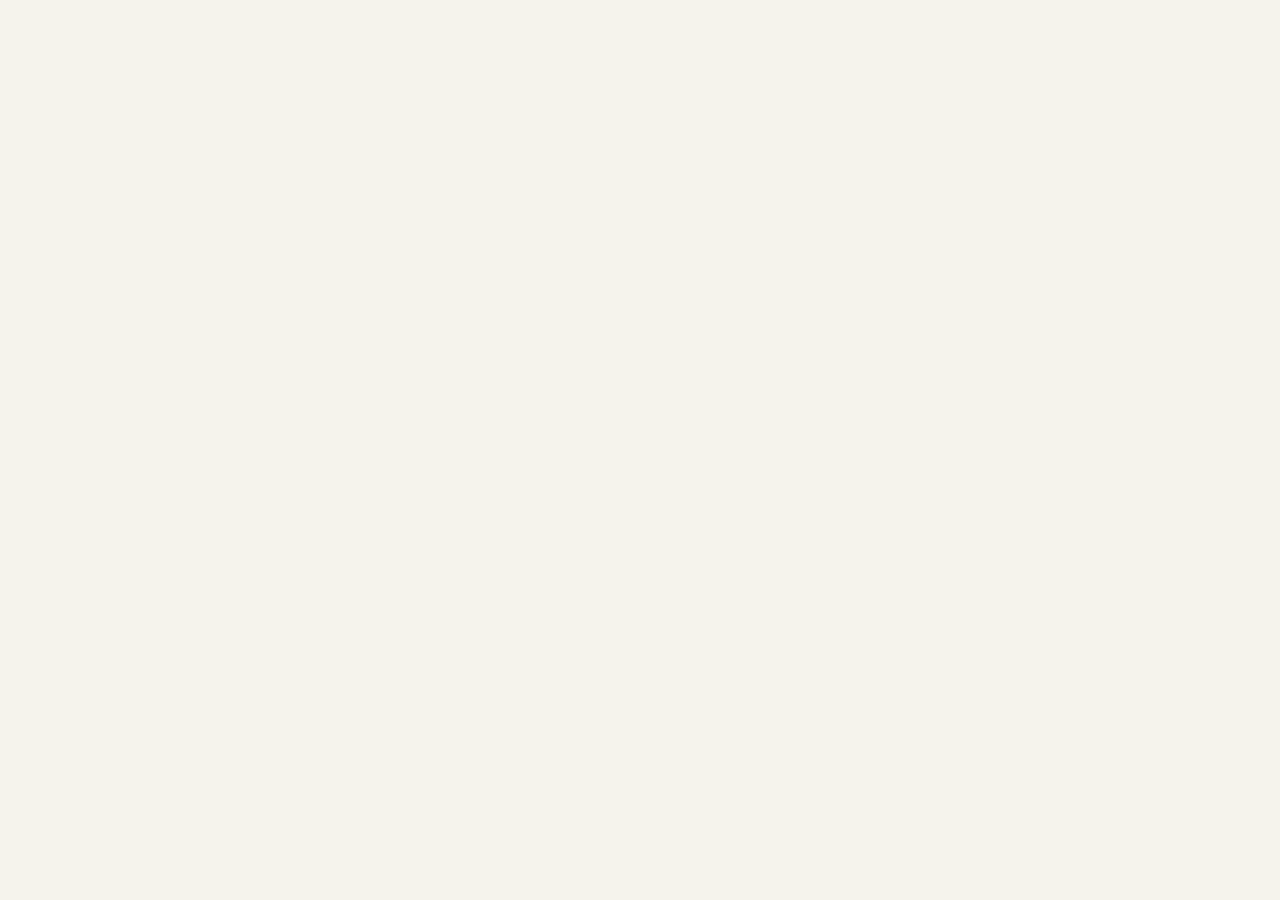
==== index.html @ 3b879a0c "Add files via upload" ====
<!doctype html>
<html lang="en">
<head>
<meta charset="utf-8">
<meta name="viewport" content="width=device-width, initial-scale=1">
<meta http-equiv="Content-Security-Policy" content="default-src 'self'; script-src 'self'; style-src 'self' 'unsafe-inline'; img-src 'self' data: blob:; font-src 'self'; connect-src 'self'; worker-src 'self' blob:; object-src 'none'; base-uri 'self'; form-action 'none'">
<meta name="referrer" content="no-referrer">
<title>Sluice — local-first text workbench</title>
<meta name="description" content="Sluice turns text chores into repeatable pipelines: split, clean, extract, convert and analyze text entirely in your browser.">
<meta name="theme-color" content="#1d2b2a">
<meta name="color-scheme" content="light dark">
<link rel="icon" href="icons/sluice.svg" type="image/svg+xml">
<link rel="mask-icon" href="icons/sluice.svg" color="#1d2b2a">
<link rel="manifest" href="manifest.webmanifest">
<link rel="stylesheet" href="styles/tokens.css">
<link rel="stylesheet" href="styles/base.css">
<link rel="stylesheet" href="styles/layout.css">
<link rel="stylesheet" href="styles/components.css">
<link rel="stylesheet" href="styles/viewer.css">
</head>
<body>
<div id="app"><noscript>Sluice needs JavaScript enabled.</noscript></div>
<script type="module" src="src/main.js"></script>
</body>
</html>
---- styles/tokens.css ----
:root {
  --c-canvas: oklch(96.4% 0.010 92);
  --c-surface: oklch(99.4% 0.004 92);
  --c-sunken: oklch(94.6% 0.012 92);
  --c-rule: oklch(90.5% 0.012 92);
  --c-rule-firm: oklch(82.0% 0.015 92);

  --c-ink: oklch(26.0% 0.021 188);
  --c-ink-2: oklch(46.0% 0.018 180);
  --c-ink-3: oklch(62.0% 0.014 160);

  --c-brand: #1d2b2a;
  --c-brand-gold: #e0ad3c;
  --c-verdigris: oklch(56.0% 0.085 187);
  --c-verdigris-wash: oklch(94.0% 0.030 187);
  --c-on-accent: #ffffff;
  --c-madder: oklch(55.0% 0.120 32);
  --c-madder-wash: oklch(94.5% 0.030 32);
  --c-iris: oklch(54.0% 0.060 305);
  --c-iris-wash: oklch(94.5% 0.022 305);
  --c-lichen: oklch(57.0% 0.090 150);
  --c-ochre: oklch(74.0% 0.120 80);
  --c-ochre-wash: oklch(92.0% 0.075 88);

  --f-display: 'Fraunces', 'Iowan Old Style', Georgia, serif;
  --f-ui: 'Inter Tight', system-ui, -apple-system, 'Segoe UI', sans-serif;
  --f-mono: 'Iosevka Web', 'Iosevka', ui-monospace, 'SF Mono', Menlo, monospace;
  --fs-0: 11.5px;
  --fs-1: 13px;
  --fs-2: 14px;
  --fs-3: 16px;
  --fs-5: 22px;
  --fs-6: 30px;
  --lh-tight: 1.25;
  --lh-body: 1.5;
  --lh-code: 1.55;

  --r-sm: 8px;
  --r: 10px;
  --r-lg: 16px;
  --r-xl: 22px;
  --r-pill: 999px;
  --sp-1: 4px;
  --sp-2: 8px;
  --sp-3: 12px;
  --sp-4: 16px;
  --sp-5: 24px;
  --sp-6: 32px;
  --gap: 10px;
  --hair: 1px solid var(--c-rule);
  --sh-1: 0 1px 2px oklch(30% 0.02 190 / .06), 0 1px 1px oklch(30% 0.02 190 / .04);
  --sh-2: 0 2px 6px oklch(30% 0.02 190 / .06), 0 8px 24px oklch(30% 0.02 190 / .07);
  --sh-3: 0 12px 32px oklch(25% 0.02 190 / .14), 0 4px 10px oklch(25% 0.02 190 / .08);
  --t-fast: 140ms cubic-bezier(.2,.7,.2,1);
  --t-pop: 220ms cubic-bezier(.2,.9,.25,1.15);
  --focus: 0 0 0 3px color-mix(in oklch, var(--c-verdigris) 35%, transparent);
  --chev: url("data:image/svg+xml,%3Csvg xmlns='http://www.w3.org/2000/svg' viewBox='0 0 12 12'%3E%3Cpath d='M3 4.5l3 3 3-3' fill='none' stroke='%23778' stroke-width='1.6' stroke-linecap='round' stroke-linejoin='round'/%3E%3C/svg%3E");
}

[data-theme="dim"] {
  --c-canvas: oklch(18.5% 0.012 200);
  --c-surface: oklch(23.0% 0.014 200);
  --c-sunken: oklch(20.5% 0.013 200);
  --c-rule: oklch(30.0% 0.014 200);
  --c-rule-firm: oklch(38.0% 0.016 200);
  --c-ink: oklch(93.0% 0.010 92);
  --c-ink-2: oklch(75.0% 0.012 150);
  --c-ink-3: oklch(58.0% 0.012 180);
  --c-verdigris: oklch(74.0% 0.095 187);
  --c-verdigris-wash: oklch(31.0% 0.045 187);
  --c-on-accent: oklch(18% 0.02 190);
  --c-madder: oklch(70.0% 0.120 32);
  --c-madder-wash: oklch(30.0% 0.060 32);
  --c-iris-wash: oklch(30.0% 0.040 305);
  --c-ochre: oklch(80.0% 0.120 85);
  --c-ochre-wash: oklch(36.0% 0.070 88);
  --sh-1: 0 1px 2px oklch(0% 0 0 / .3);
  --sh-2: 0 2px 6px oklch(0% 0 0 / .25), 0 8px 24px oklch(0% 0 0 / .3);
  --sh-3: 0 16px 40px oklch(0% 0 0 / .5), 0 4px 10px oklch(0% 0 0 / .3);
}
---- styles/base.css ----
*, *::before, *::after { box-sizing: border-box; }

html, body { height: 100%; }

body {
  margin: 0;
  background: var(--c-canvas);
  color: var(--c-ink);
  font-family: var(--f-ui);
  font-size: var(--fs-2);
  line-height: var(--lh-body);
  -webkit-font-smoothing: antialiased;
  transition: background-color var(--t-fast), color var(--t-fast);
}

h1, h2, h3 {
  font-family: var(--f-display);
  font-weight: 600;
  line-height: var(--lh-tight);
  margin: 0;
  letter-spacing: -.01em;
}

code, pre, .mono { font-family: var(--f-mono); }

button, input, select, textarea { font: inherit; color: inherit; }
button { cursor: pointer; background: none; border: none; }
input, select, textarea { accent-color: var(--c-verdigris); }

:focus-visible { outline: none; box-shadow: var(--focus); }

::selection { background: var(--c-ochre-wash); }

a { color: var(--c-verdigris); }

.hidden { display: none !important; }

ul, ol { margin: 0; padding: 0; list-style: none; }

* { scrollbar-width: thin; scrollbar-color: var(--c-rule-firm) transparent; }
::-webkit-scrollbar { width: 10px; height: 10px; }
::-webkit-scrollbar-track { background: transparent; }
::-webkit-scrollbar-thumb { background: var(--c-rule-firm); border-radius: var(--r-pill); border: 3px solid transparent; background-clip: padding-box; }
::-webkit-scrollbar-thumb:hover { background-color: var(--c-ink-3); }

@media (prefers-reduced-motion: reduce) {
  *, *::before, *::after { animation: none !important; transition: none !important; }
}
---- styles/layout.css ----
#app { height: 100vh; height: 100dvh; display: flex; flex-direction: column; padding: var(--gap); gap: var(--gap); }
.app-header .mobile-pane-button { display: none; }

.brand { display: inline-flex; align-items: center; gap: var(--sp-2); color: var(--c-ink); text-decoration: none; font-family: var(--f-display); font-size: 17px; font-weight: 650; letter-spacing: -.015em; padding: 2px 10px 2px 2px; border-radius: var(--r-pill); transition: background var(--t-fast); }
.brand:hover { background: var(--c-sunken); }
.brand img { display: block; border-radius: 8px; box-shadow: var(--sh-1); }

.app-header {
  height: 52px;
  flex: none;
  display: flex;
  align-items: center;
  gap: var(--sp-1);
  padding: 0 var(--sp-2);
  background: var(--c-surface);
  border: var(--hair);
  border-radius: var(--r-lg);
  box-shadow: var(--sh-1);
}
.app-header #wf-name {
  font-size: var(--fs-1);
  padding: 3px 10px;
  border-radius: var(--r-pill);
  background: var(--c-sunken);
  max-width: 28ch;
  overflow: hidden;
  text-overflow: ellipsis;
  white-space: nowrap;
}
.app-header #theme-toggle { margin-left: var(--sp-1); }

.app-body {
  flex: 1;
  display: grid;
  grid-template-columns: var(--pipeline-w, 240px) var(--gap) 1fr var(--gap) var(--inspector-w, 310px);
  min-height: 0;
}

.pane {
  min-width: 0;
  min-height: 0;
  overflow: auto;
  background: var(--c-surface);
  border: var(--hair);
  border-radius: var(--r-lg);
  box-shadow: var(--sh-1);
}
.pane-inspector { padding: var(--sp-2) var(--sp-4); }
.pane-canvas { display: flex; flex-direction: column; overflow: hidden; }

.resizer { cursor: col-resize; background: transparent; position: relative; }
.resizer::after { content: ''; position: absolute; top: 50%; left: 50%; width: 4px; height: 36px; transform: translate(-50%, -50%); border-radius: var(--r-pill); background: var(--c-rule-firm); opacity: 0; transition: opacity var(--t-fast), height var(--t-fast); }
.resizer:hover::after, .resizer.active::after { opacity: 1; height: 64px; }

.status-strip {
  height: 32px;
  flex: none;
  display: flex;
  align-items: center;
  gap: var(--sp-4);
  padding: 0 var(--sp-4);
  background: var(--c-surface);
  border: var(--hair);
  border-radius: var(--r-pill);
  font-family: var(--f-mono);
  font-size: var(--fs-0);
  color: var(--c-ink-2);
  white-space: nowrap;
  overflow: hidden;
}

@media (max-width: 1100px) {
  .app-body { grid-template-columns: 60px var(--gap) 1fr var(--gap) var(--inspector-w, 300px); }
  .pane-pipeline .step-name, .pane-pipeline .step-add span, .pane-pipeline .step-card .btn { display: none; }
  .pane-pipeline .step-card { justify-content: center; }
}

@media (max-width: 820px) {
  #app { padding: 6px; gap: 6px; }
  .app-header { overflow-x: auto; white-space: nowrap; height: 52px; scrollbar-width: none; -webkit-mask-image: linear-gradient(90deg, #000 88%, transparent); mask-image: linear-gradient(90deg, #000 88%, transparent); padding-right: 40px; }
  .app-header > * { flex-shrink: 0; }
  .app-header #wf-name, .app-header > span[style*="flex:1"] { display: none; }
  .app-header .mobile-pane-button { display: inline-flex; }
  .app-header .header-sep { display: none; }
  .app-body { grid-template-columns: minmax(0, 1fr); position: relative; }
  .app-body > .resizer { display: none; }
  .pane-pipeline, .pane-inspector { display: none; position: absolute; inset: 0; z-index: 12; overflow: auto; box-shadow: var(--sh-3); }
  .app-body.show-pipeline .pane-pipeline, .app-body.show-inspector .pane-inspector { display: block; animation: pane-in var(--t-pop); }
  .pane-pipeline .step-name, .pane-pipeline .step-add span { display: inline; }
  .pane-pipeline .step-card .btn { display: inline-flex; }
  .pane-pipeline .step-card { justify-content: flex-start; }
  .picker { max-width: calc(100vw - 16px); }
  .status-strip { padding: 0 var(--sp-3); }
}

@keyframes pane-in { from { opacity: 0; transform: translateY(8px) scale(.99); } to { opacity: 1; transform: none; } }
---- styles/components.css ----
.btn {
  display: inline-flex;
  align-items: center;
  justify-content: center;
  gap: 6px;
  height: 32px;
  border: var(--hair);
  background: var(--c-surface);
  color: var(--c-ink);
  padding: 0 14px;
  border-radius: var(--r-pill);
  font-size: var(--fs-1);
  font-weight: 500;
  white-space: nowrap;
  transition: background var(--t-fast), border-color var(--t-fast), color var(--t-fast), transform var(--t-fast), box-shadow var(--t-fast);
}
.btn:hover { border-color: var(--c-rule-firm); background: var(--c-sunken); }
.btn:active { transform: scale(.97); }
.btn-primary {
  background: var(--c-verdigris);
  border-color: transparent;
  color: var(--c-on-accent);
  font-weight: 600;
  padding: 0 18px;
  box-shadow: 0 1px 0 oklch(100% 0 0 / .25) inset, 0 4px 12px color-mix(in oklch, var(--c-verdigris) 35%, transparent);
}
.btn-primary:hover { background: color-mix(in oklch, var(--c-verdigris) 88%, var(--c-ink)); border-color: transparent; }
.btn-ghost { border-color: transparent; background: transparent; color: var(--c-ink-2); }
.btn-ghost:hover { background: var(--c-sunken); border-color: transparent; color: var(--c-ink); }
.btn-ghost[aria-expanded="true"] { background: var(--c-verdigris-wash); color: var(--c-verdigris); }
.btn-icon { width: 32px; padding: 0; flex: none; }
.step-card .btn-icon, .pairs-row .btn-icon { width: 26px; height: 26px; font-size: 12px; }

.field { display: flex; flex-direction: column; gap: 6px; padding: var(--sp-2) 0; }
.field label {
  font-size: var(--fs-0);
  font-weight: 600;
  color: var(--c-ink-2);
  text-transform: uppercase;
  letter-spacing: .06em;
}
.field input:not([type="checkbox"]), .field select, .pairs-row input, .match-toolbar input[type="text"] {
  height: 36px;
  border: var(--hair);
  background: var(--c-canvas);
  border-radius: var(--r);
  padding: 0 var(--sp-3);
  font-size: var(--fs-2);
  transition: border-color var(--t-fast), box-shadow var(--t-fast), background var(--t-fast);
}
.field select, .picker-select {
  appearance: none;
  -webkit-appearance: none;
  padding-right: 34px;
  background-image: var(--chev);
  background-repeat: no-repeat;
  background-position: right 12px center;
  background-size: 12px;
  cursor: pointer;
}
.field input:hover, .field select:hover, .pairs-row input:hover, .field .code-input:hover, .match-toolbar input[type="text"]:hover { border-color: var(--c-rule-firm); }
.field input:focus, .field select:focus, .pairs-row input:focus, .field .code-input:focus, .match-toolbar input[type="text"]:focus {
  outline: none;
  border-color: var(--c-verdigris);
  background: var(--c-surface);
  box-shadow: var(--focus);
}
.field input[type="checkbox"] {
  appearance: none;
  -webkit-appearance: none;
  width: 38px;
  height: 22px;
  align-self: flex-start;
  border-radius: var(--r-pill);
  background: var(--c-rule-firm);
  position: relative;
  cursor: pointer;
  margin: 0;
  transition: background var(--t-fast);
}
.field input[type="checkbox"]::after {
  content: '';
  position: absolute;
  top: 3px;
  left: 3px;
  width: 16px;
  height: 16px;
  border-radius: 50%;
  background: #fff;
  box-shadow: var(--sh-1);
  transition: transform var(--t-pop);
}
.field input[type="checkbox"]:checked { background: var(--c-verdigris); }
.field input[type="checkbox"]:checked::after { transform: translateX(16px); }
.field .code-input {
  border: var(--hair);
  background: var(--c-canvas);
  border-radius: var(--r);
  padding: var(--sp-2) var(--sp-3);
  font-family: var(--f-mono);
  font-size: var(--fs-1);
  line-height: var(--lh-code);
  resize: vertical;
  transition: border-color var(--t-fast), box-shadow var(--t-fast);
}
.field-help { font-size: var(--fs-0); color: var(--c-ink-3); line-height: 1.45; }
.field-error { font-size: var(--fs-0); color: var(--c-madder); font-weight: 500; }
.field.has-error input, .field.has-error select { border-color: var(--c-madder); background: var(--c-madder-wash); }

.token-hints { display: flex; flex-wrap: wrap; gap: 6px; }
.chip {
  border: var(--hair);
  background: var(--c-sunken);
  border-radius: var(--r-pill);
  padding: 2px 10px;
  font-size: var(--fs-0);
  font-family: var(--f-mono);
  color: var(--c-ink-2);
  transition: all var(--t-fast);
}
.chip:hover { border-color: var(--c-verdigris); color: var(--c-verdigris); background: var(--c-verdigris-wash); }

.pairs-editor { display: flex; flex-direction: column; gap: 6px; }
.pairs-row { display: flex; gap: 6px; align-items: center; }
.pairs-row input { flex: 1; min-width: 0; font-family: var(--f-mono); font-size: var(--fs-1); height: 34px; }
.pairs-add { align-self: flex-start; color: var(--c-verdigris); }

.modal-backdrop {
  position: fixed;
  inset: 0;
  background: color-mix(in oklch, var(--c-brand) 40%, transparent);
  backdrop-filter: blur(6px);
  -webkit-backdrop-filter: blur(6px);
  display: flex;
  align-items: center;
  justify-content: center;
  z-index: 50;
  padding: var(--sp-4);
  animation: fade-in var(--t-fast);
}
.modal-dialog {
  background: var(--c-surface);
  border: var(--hair);
  border-radius: var(--r-xl);
  box-shadow: var(--sh-3);
  width: min(540px, 100%);
  max-height: 82vh;
  display: flex;
  flex-direction: column;
  overflow: hidden;
  animation: pop-in var(--t-pop);
}
.modal-sm { width: min(420px, 100%); }
.modal-lg { width: min(720px, 100%); }
.modal-header {
  display: flex;
  align-items: flex-start;
  justify-content: space-between;
  gap: var(--sp-3);
  padding: var(--sp-5) var(--sp-4) var(--sp-3) var(--sp-5);
  flex: none;
}
.modal-heading { min-width: 0; padding-top: 2px; }
.modal-header h3 { font-size: 20px; }
.modal-subtitle { margin: 4px 0 0; font-size: var(--fs-1); color: var(--c-ink-3); }
.modal-close { margin-top: -2px; color: var(--c-ink-3); }
.modal-body { padding: var(--sp-1) var(--sp-5) var(--sp-5); overflow: auto; display: flex; flex-direction: column; gap: var(--sp-2); }
.modal-body > div > .btn-primary:last-child { align-self: flex-end; margin-top: var(--sp-2); }
.modal-footer {
  display: flex;
  justify-content: flex-end;
  gap: var(--sp-2);
  padding: var(--sp-3) var(--sp-5);
  border-top: var(--hair);
  background: var(--c-sunken);
  flex: none;
}
.modal-message { margin: 0; color: var(--c-ink-2); font-size: var(--fs-2); line-height: 1.55; }
.modal-backdrop.closing { animation: fade-out 160ms forwards; }
.modal-backdrop.closing .modal-dialog { animation: pop-out 160ms forwards; }
body.modal-open { overflow: hidden; }

.btn-soft { background: var(--c-verdigris-wash); color: var(--c-verdigris); border-color: transparent; font-weight: 600; height: 30px; padding: 0 14px; }
.btn-soft:hover { background: var(--c-verdigris); color: var(--c-on-accent); border-color: transparent; }
.btn-danger { background: var(--c-madder); color: #fff; border-color: transparent; font-weight: 600; padding: 0 18px; box-shadow: 0 4px 12px color-mix(in oklch, var(--c-madder) 30%, transparent); }
.btn-danger:hover { background: color-mix(in oklch, var(--c-madder) 85%, var(--c-ink)); border-color: transparent; }
.btn-icon-danger:hover { background: var(--c-madder-wash); color: var(--c-madder); }

.dialog-list { display: flex; flex-direction: column; gap: 6px; }
.list-row {
  display: flex;
  align-items: center;
  gap: var(--sp-3);
  padding: 10px 10px 10px 12px;
  border: var(--hair);
  border-radius: var(--r-lg);
  background: var(--c-surface);
  transition: border-color var(--t-fast), box-shadow var(--t-fast), transform var(--t-fast);
}
.list-row:hover { border-color: var(--c-rule-firm); box-shadow: var(--sh-2); }
.list-row.is-current { border-color: color-mix(in oklch, var(--c-verdigris) 45%, transparent); background: color-mix(in oklch, var(--c-verdigris-wash) 55%, var(--c-surface)); }
.list-avatar {
  flex: none;
  width: 38px;
  height: 38px;
  border-radius: 12px;
  display: grid;
  place-items: center;
  font-family: var(--f-display);
  font-weight: 650;
  font-size: 17px;
  color: var(--c-verdigris);
  background: var(--c-verdigris-wash);
}
.list-avatar-time { width: 56px; font-family: var(--f-mono); font-size: var(--fs-0); font-weight: 600; color: var(--c-ink-2); background: var(--c-sunken); }
.list-main { flex: 1; min-width: 0; display: flex; flex-direction: column; gap: 1px; }
.list-title { font-weight: 600; font-size: var(--fs-2); overflow: hidden; text-overflow: ellipsis; white-space: nowrap; }
.list-meta { font-size: var(--fs-0); color: var(--c-ink-3); overflow: hidden; text-overflow: ellipsis; white-space: nowrap; }
.list-actions { display: flex; align-items: center; gap: 2px; flex: none; }
.list-actions .btn-icon { width: 30px; height: 30px; opacity: 0; transition: opacity var(--t-fast), background var(--t-fast), color var(--t-fast); }
.list-row:hover .list-actions .btn-icon, .list-row:focus-within .list-actions .btn-icon { opacity: 1; }
@media (hover: none) { .list-actions .btn-icon { opacity: 1; } }
.list-actions .btn-soft { margin-left: 4px; }

.empty-state {
  display: flex;
  flex-direction: column;
  align-items: center;
  gap: 4px;
  text-align: center;
  padding: var(--sp-6) var(--sp-4);
  border: 1.5px dashed var(--c-rule);
  border-radius: var(--r-lg);
  color: var(--c-ink-3);
  font-size: var(--fs-1);
}
.empty-state strong { color: var(--c-ink); font-size: var(--fs-2); font-weight: 600; }
.empty-state code { font-family: var(--f-mono); background: var(--c-sunken); padding: 1px 6px; border-radius: 6px; color: var(--c-ink-2); }

.params-head, .params-row { display: grid; grid-template-columns: 1fr 1.2fr 110px 1fr 30px; gap: 6px; align-items: center; }
.params-head { padding: 0 2px 2px; font-size: 10.5px; font-weight: 700; text-transform: uppercase; letter-spacing: .08em; color: var(--c-ink-3); }
.params-list { display: flex; flex-direction: column; gap: 6px; }
.params-row select { height: 34px; border: var(--hair); background-color: var(--c-canvas); border-radius: var(--r); padding-left: var(--sp-3); font-size: var(--fs-1); width: 100%; min-width: 0; }
.params-row select:focus { outline: none; border-color: var(--c-verdigris); box-shadow: var(--focus); }
.modal-body .step-add { margin-top: var(--sp-1); }
@media (max-width: 620px) {
  .params-head { display: none; }
  .params-row { grid-template-columns: 1fr 1fr; padding: 10px; border: var(--hair); border-radius: var(--r-lg); }
  .params-row .btn-icon { grid-column: 2; justify-self: end; }
}

.step-list { padding: var(--sp-2); display: flex; flex-direction: column; gap: 4px; }
.step-card {
  display: flex;
  align-items: center;
  gap: var(--sp-2);
  min-height: 42px;
  padding: 6px 6px 6px var(--sp-2);
  border-radius: var(--r);
  border: 1px solid transparent;
  cursor: grab;
  position: relative;
  transition: background var(--t-fast), border-color var(--t-fast), box-shadow var(--t-fast), transform var(--t-fast);
}
.step-card .btn-icon { opacity: 0; transition: opacity var(--t-fast); }
.step-card:hover .btn-icon, .step-card.selected .btn-icon, .step-card:focus-within .btn-icon, .modal-body .step-card .btn-icon { opacity: 1; }
@media (hover: none) { .step-card .btn-icon { opacity: 1; } }
.step-card:hover { background: var(--c-sunken); }
.step-card.selected { background: var(--c-verdigris-wash); border-color: color-mix(in oklch, var(--c-verdigris) 35%, transparent); }
.step-card.selected .step-num { background: var(--c-verdigris); border-color: transparent; color: var(--c-on-accent); }
.step-card.dragging { opacity: .6; box-shadow: var(--sh-2); background: var(--c-surface); cursor: grabbing; }
.step-card.disabled { opacity: .5; }
.step-card.disabled .step-num { border-style: dashed; }
.step-card.has-error { background: var(--c-madder-wash); border-color: color-mix(in oklch, var(--c-madder) 40%, transparent); }
.step-card.has-error .step-num { background: var(--c-madder); color: #fff; border-color: transparent; }
.step-num {
  font-family: var(--f-mono);
  font-size: var(--fs-0);
  font-weight: 600;
  color: var(--c-ink-2);
  background: var(--c-surface);
  border: 1px solid var(--c-rule);
  border-radius: var(--r-sm);
  width: 28px;
  height: 24px;
  display: inline-grid;
  place-items: center;
  flex: none;
  transition: all var(--t-fast);
}
.step-name { flex: 1; font-size: var(--fs-1); font-weight: 500; overflow: hidden; text-overflow: ellipsis; white-space: nowrap; }
.cost-badge { flex: none; font-size: var(--fs-0); color: var(--c-madder); background: var(--c-madder-wash); border-radius: var(--r-pill); padding: 0 6px; }
.step-add {
  width: 100%;
  display: flex;
  align-items: center;
  justify-content: center;
  gap: 6px;
  height: 40px;
  padding: 0 var(--sp-3);
  border: 1.5px dashed var(--c-rule-firm);
  border-radius: var(--r);
  background: transparent;
  color: var(--c-ink-2);
  font-weight: 500;
  font-size: var(--fs-1);
  margin-top: var(--sp-2);
  transition: all var(--t-fast);
}
.step-add:hover { border-color: var(--c-verdigris); color: var(--c-verdigris); background: var(--c-verdigris-wash); }

.picker {
  position: absolute;
  z-index: 20;
  background: var(--c-surface);
  border: var(--hair);
  border-radius: var(--r-lg);
  box-shadow: var(--sh-3);
  max-height: 360px;
  overflow: auto;
  min-width: 250px;
  padding: 6px;
  animation: pop-in var(--t-pop);
  transform-origin: top left;
}
.picker-group {
  padding: 10px 10px 4px;
  font-size: 10.5px;
  font-weight: 700;
  color: var(--c-ink-3);
  text-transform: uppercase;
  letter-spacing: .08em;
}
.picker-group:first-child { padding-top: 4px; }
.picker-item {
  padding: 7px 10px;
  font-size: var(--fs-1);
  cursor: pointer;
  border-radius: var(--r-sm);
  transition: background var(--t-fast), color var(--t-fast);
}
.picker-item:hover, .picker-item:focus-visible { background: var(--c-verdigris-wash); color: var(--c-verdigris); box-shadow: none; }

.picker { display: flex; flex-direction: column; overflow: hidden; width: 280px; max-width: calc(100vw - 16px); }
.picker-search {
  flex: none;
  height: 36px;
  margin: 0 0 6px;
  padding: 0 12px 0 34px;
  border: var(--hair);
  border-radius: var(--r);
  background: var(--c-canvas) url("data:image/svg+xml,%3Csvg xmlns='http://www.w3.org/2000/svg' viewBox='0 0 16 16'%3E%3Ccircle cx='7' cy='7' r='4.5' fill='none' stroke='%23889' stroke-width='1.6'/%3E%3Cpath d='M10.5 10.5L14 14' stroke='%23889' stroke-width='1.6' stroke-linecap='round'/%3E%3C/svg%3E") no-repeat 12px center / 14px;
  font-size: var(--fs-1);
  outline: none;
}
.picker-search:focus { border-color: var(--c-verdigris); box-shadow: var(--focus); background-color: var(--c-surface); }
.picker-search::-webkit-search-cancel-button { display: none; }
.picker-list { overflow: auto; min-height: 0; flex: 1; }
.picker-item { display: block; width: 100%; text-align: left; border: 0; background: transparent; color: var(--c-ink); }
.picker-item.active { background: var(--c-verdigris-wash); color: var(--c-verdigris); }
.picker-item[aria-selected="true"] { font-weight: 600; }
.picker-empty { padding: var(--sp-4); text-align: center; color: var(--c-ink-3); font-size: var(--fs-1); }

.btn:disabled { opacity: .45; cursor: not-allowed; transform: none; }
.btn-xs { height: 24px; padding: 0 9px; font-size: var(--fs-0); text-transform: none; letter-spacing: 0; font-weight: 500; }
kbd, .kbd-inline {
  font-family: var(--f-mono);
  font-size: 10.5px;
  padding: 1px 5px;
  border-radius: 5px;
  border: 1px solid var(--c-rule-firm);
  background: var(--c-surface);
  color: var(--c-ink-2);
  box-shadow: 0 1px 0 var(--c-rule-firm);
}
.btn-primary .kbd-inline { background: oklch(100% 0 0 / .18); border-color: oklch(100% 0 0 / .3); box-shadow: none; color: inherit; }
@media (max-width: 820px) { .kbd-inline { display: none; } }
.toolbar-spacer { flex: 1; }
.run-banner { font-size: var(--fs-0); color: var(--c-ink-2); min-width: 0; overflow: hidden; text-overflow: ellipsis; white-space: nowrap; }
.col-actions { display: inline-flex; gap: 2px; margin: -4px -6px -4px 0; }
.canvas-col-title { display: flex; align-items: center; justify-content: space-between; gap: var(--sp-2); min-height: 30px; }
.mode-pill { margin-left: 6px; padding: 1px 8px; border-radius: var(--r-pill); background: var(--c-ochre-wash); color: color-mix(in oklch, var(--c-ochre) 60%, var(--c-ink)); letter-spacing: .04em; }
.mode-pill-run { background: var(--c-verdigris-wash); color: var(--c-verdigris); }

.output-empty, .inspector-empty, .steps-empty {
  display: flex;
  flex-direction: column;
  align-items: center;
  justify-content: center;
  gap: 6px;
  text-align: center;
  color: var(--c-ink-3);
  font-size: var(--fs-1);
  line-height: 1.5;
}
.output-empty { flex: 1; padding: var(--sp-5); }
.inspector-empty { margin: var(--sp-3) 0; padding: var(--sp-6) var(--sp-3); border: 1.5px dashed var(--c-rule); border-radius: var(--r-lg); }
.steps-empty { padding: var(--sp-5) var(--sp-3) var(--sp-2); }
.output-empty strong, .inspector-empty strong, .steps-empty strong { color: var(--c-ink); font-size: var(--fs-2); font-weight: 600; }
@media (max-width: 1100px) and (min-width: 821px) { .steps-empty { display: none; } }

.inspector-head { padding: var(--sp-3) 0 var(--sp-2); border-bottom: var(--hair); margin-bottom: var(--sp-1); }
.inspector-group { display: inline-block; font-size: 10.5px; font-weight: 700; letter-spacing: .08em; text-transform: uppercase; color: var(--c-verdigris); background: var(--c-verdigris-wash); padding: 2px 8px; border-radius: var(--r-pill); margin-bottom: 8px; }
.inspector-title { font-size: 20px; }
.inspector-summary { margin: 4px 0 0; color: var(--c-ink-2); font-size: var(--fs-1); line-height: 1.5; }

.wf-name {
  border: 0;
  font-family: var(--f-mono);
  color: var(--c-ink-2);
  cursor: text;
  transition: background var(--t-fast), color var(--t-fast);
}
.wf-name:hover { color: var(--c-ink); background: var(--c-rule) !important; }
.header-sep { width: 1px; height: 20px; background: var(--c-rule); margin: 0 4px; flex: none; }

.step-card:focus-visible { box-shadow: var(--focus); }

.toast-host { position: fixed; left: 50%; bottom: 56px; transform: translateX(-50%); display: flex; flex-direction: column; align-items: center; gap: 8px; z-index: 80; pointer-events: none; }
.toast {
  padding: 9px 16px;
  border-radius: var(--r-pill);
  background: var(--c-brand);
  color: #f3efe5;
  font-size: var(--fs-1);
  font-weight: 500;
  box-shadow: var(--sh-3);
  animation: pop-in var(--t-pop);
}
.toast-error { background: var(--c-madder); color: #fff; }
.toast.leaving { animation: pop-out 200ms forwards; }
[data-theme="dim"] .toast:not(.toast-error) { background: var(--c-ink); color: var(--c-canvas); }

.boot-error { margin: auto; max-width: 440px; padding: var(--sp-5); border-radius: var(--r-lg); background: var(--c-madder-wash); color: var(--c-madder); text-align: center; }

.canvas-toolbar {
  display: flex;
  gap: var(--sp-2);
  padding: var(--sp-2) var(--sp-3);
  border-bottom: var(--hair);
  align-items: center;
  flex: none;
}
#run-banner:not(:empty) { padding: 3px 10px; border-radius: var(--r-pill); background: var(--c-sunken); }
.canvas-split { flex: 1; display: grid; grid-template-columns: 1fr 1fr; min-height: 0; }
.canvas-col { display: flex; flex-direction: column; min-height: 0; min-width: 0; }
.canvas-col + .canvas-col { border-left: var(--hair); }
.canvas-col-title {
  font-size: 10.5px;
  font-weight: 700;
  color: var(--c-ink-3);
  padding: var(--sp-2) var(--sp-3) 0;
  text-transform: uppercase;
  letter-spacing: .08em;
  flex: none;
}
.canvas-text, .canvas-output {
  flex: 1;
  padding: var(--sp-2) var(--sp-3) var(--sp-3);
  font-family: var(--f-mono);
  font-size: var(--fs-1);
  line-height: var(--lh-code);
  color: var(--c-ink);
}
.canvas-text { border: none; resize: none; background: transparent; outline: none; }
.canvas-text:focus { box-shadow: none; }
.canvas-text::placeholder { color: var(--c-ink-3); }
.canvas-output { overflow: auto; white-space: pre-wrap; word-break: break-word; }

.doc-tabs, .view-tabs {
  display: flex;
  gap: 4px;
  padding: 6px var(--sp-3);
  border-bottom: var(--hair);
  overflow-x: auto;
  flex: none;
  scrollbar-width: none;
}
.doc-tabs:empty { display: none; }
.doc-tab {
  background: transparent;
  border: 0;
  height: 26px;
  padding: 0 12px;
  font-size: var(--fs-0);
  font-weight: 500;
  color: var(--c-ink-2);
  border-radius: var(--r-pill);
  white-space: nowrap;
  cursor: pointer;
  transition: background var(--t-fast), color var(--t-fast);
}
.doc-tab:hover { background: var(--c-sunken); color: var(--c-ink); }
.doc-tab.active { color: var(--c-verdigris); background: var(--c-verdigris-wash); font-weight: 600; }

.delta-up { color: var(--c-madder); }
.delta-down { color: var(--c-verdigris); }

@keyframes fade-in { from { opacity: 0; } to { opacity: 1; } }
@keyframes pop-in { from { opacity: 0; transform: translateY(6px) scale(.97); } to { opacity: 1; transform: none; } }
@keyframes fade-out { to { opacity: 0; } }
@keyframes pop-out { to { opacity: 0; transform: translateY(4px) scale(.98); } }
@keyframes sheet-in { from { transform: translateY(100%); } to { transform: none; } }

@media (max-width: 820px) {
  .canvas-split { grid-template-columns: minmax(0, 1fr); grid-template-rows: minmax(120px, 40%) minmax(0, 1fr); }
  .canvas-col + .canvas-col { border-left: none; border-top: var(--hair); }
  .modal-backdrop { align-items: flex-end; padding: 0; }
  .modal-dialog, .modal-sm, .modal-lg { width: 100%; border-radius: var(--r-xl) var(--r-xl) 0 0; max-height: 88vh; animation: sheet-in var(--t-pop); border-bottom: 0; }
  .modal-dialog::before { content: ''; display: block; width: 40px; height: 4px; border-radius: var(--r-pill); background: var(--c-rule-firm); margin: 8px auto 0; flex: none; }
  .modal-header { padding-top: var(--sp-3); }
  .modal-footer { padding-bottom: calc(var(--sp-3) + env(safe-area-inset-bottom)); }
  .modal-footer .btn { flex: 1; }
  .btn { height: 36px; }
}
---- styles/viewer.css ----
.view-tabs .doc-tab { text-transform: uppercase; letter-spacing: .06em; font-size: 10.5px; }

.view-body { flex: 1; min-height: 0; position: relative; display: flex; }

.vtext-wrap { flex: 1; min-width: 0; position: relative; display: flex; }

.vtext-scroller { flex: 1; overflow: auto; position: relative; }
.vtext-spacer { position: relative; }
.vtext-viewport { position: absolute; top: 0; left: 0; right: 0; will-change: transform; }
.vtext-row {
  display: flex;
  font-family: var(--f-mono);
  font-size: var(--fs-1);
  line-height: 20px;
  white-space: pre;
}
.vtext-row:hover { background: color-mix(in oklch, var(--c-sunken) 70%, transparent); }
.vtext-gutter {
  flex: none;
  width: 52px;
  text-align: right;
  padding-right: var(--sp-3);
  color: var(--c-ink-3);
  font-size: var(--fs-0);
  user-select: none;
  margin-right: var(--sp-2);
}
.vtext-content { flex: 1; color: var(--c-ink); padding-right: var(--sp-3); }
.vtext-content mark {
  background: var(--c-ochre-wash);
  color: var(--c-ink);
  border-radius: 4px;
  box-shadow: 0 0 0 1px color-mix(in oklch, var(--c-ochre) 60%, transparent);
}

.minimap {
  flex: none;
  width: 10px;
  margin: 6px 4px;
  position: relative;
  background: var(--c-sunken);
  border-radius: var(--r-pill);
  cursor: pointer;
  overflow: hidden;
}
.minimap-tick { position: absolute; left: 2px; right: 2px; height: 3px; border-radius: 2px; background: var(--c-ochre); }

.match-toolbar {
  display: flex;
  gap: var(--sp-2);
  align-items: center;
  padding: var(--sp-2) var(--sp-3);
  border-bottom: var(--hair);
  flex: none;
}
.match-toolbar input[type="text"] { flex: 1; min-width: 0; height: 34px; font-family: var(--f-mono); font-size: var(--fs-1); }
.match-count { font-size: var(--fs-0); color: var(--c-ink-2); white-space: nowrap; padding: 3px 10px; background: var(--c-sunken); border-radius: var(--r-pill); }

.diff-view { flex: 1; overflow: auto; font-family: var(--f-mono); font-size: var(--fs-1); line-height: 20px; padding: 6px; }
.diff-line { display: flex; white-space: pre; border-radius: 6px; }
.diff-line .diff-gutter { flex: none; width: 24px; text-align: center; user-select: none; font-weight: 700; }
.diff-line .diff-text { flex: 1; padding-right: var(--sp-2); }
.diff-add { background: color-mix(in oklch, var(--c-lichen) 16%, transparent); }
.diff-remove { background: color-mix(in oklch, var(--c-madder) 14%, transparent); }
.diff-add .diff-gutter { color: var(--c-lichen); }
.diff-remove .diff-gutter { color: var(--c-madder); }

.stats-view { padding: var(--sp-4); font-family: var(--f-mono); font-size: var(--fs-1); overflow: auto; flex: 1; }
.stats-table { width: 100%; border-collapse: separate; border-spacing: 0; border: var(--hair); border-radius: var(--r); overflow: hidden; }
.stats-table th { font-family: var(--f-ui); font-size: 10.5px; font-weight: 700; text-transform: uppercase; letter-spacing: .06em; color: var(--c-ink-3); background: var(--c-sunken); }
.stats-table th, .stats-table td { text-align: right; padding: 8px var(--sp-3); border-bottom: var(--hair); }
.stats-table tr:last-child td { border-bottom: none; }
.stats-table th:first-child, .stats-table td:first-child { text-align: left; }
.stats-table tbody tr:hover td { background: color-mix(in oklch, var(--c-sunken) 60%, transparent); }
.stats-view .stats-total td { font-weight: 700; background: var(--c-verdigris-wash); }
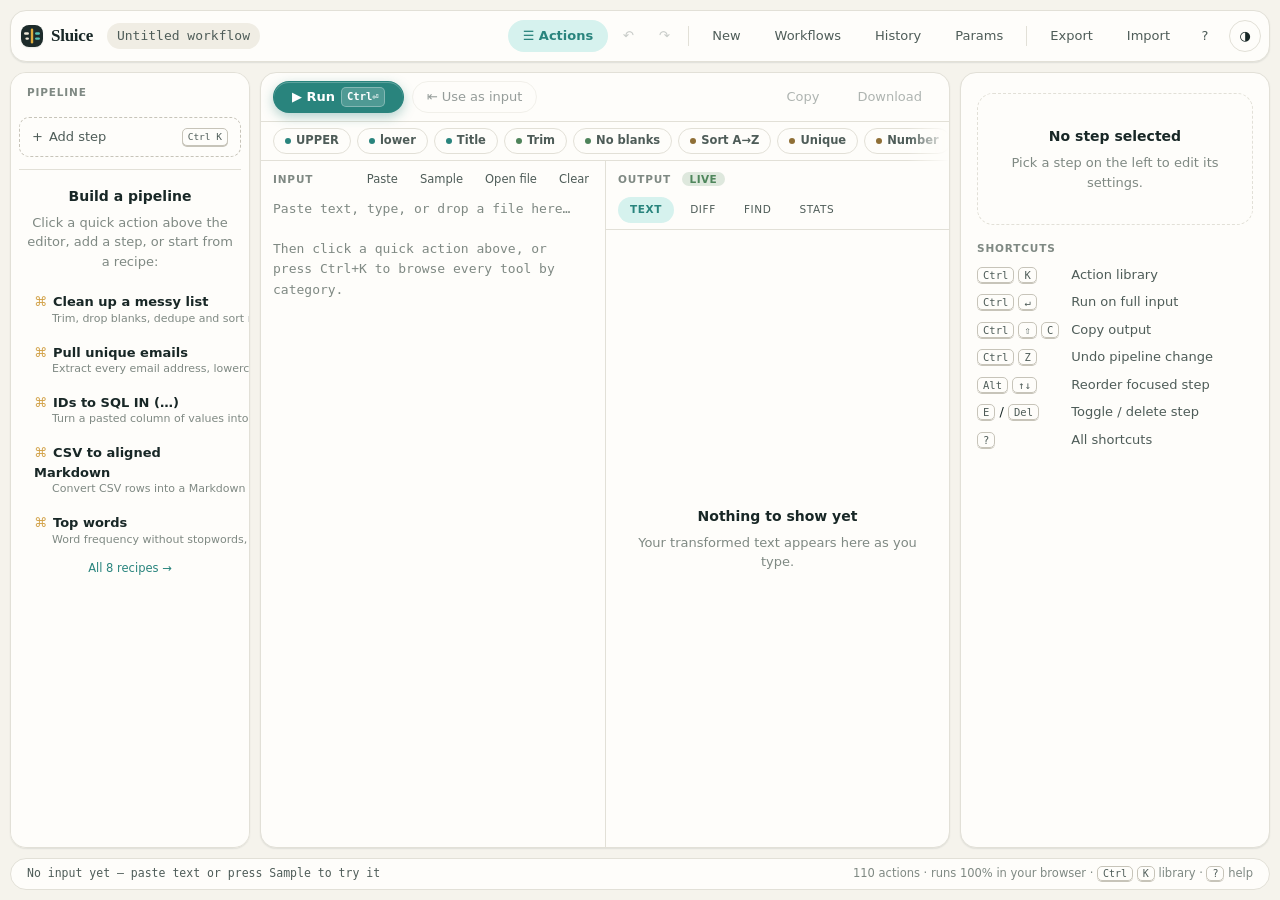
==== commit 9e9bede1: "feat: Sluice v2 — action library, quick tools, recipes, 10 new ops, full test suite" ====
--- a/index.html
+++ b/index.html
@@ -10,13 +10,15 @@
 <meta name="theme-color" content="#1d2b2a">
 <meta name="color-scheme" content="light dark">
 <link rel="icon" href="icons/sluice.svg" type="image/svg+xml">
-<link rel="mask-icon" href="icons/sluice.svg" color="#1d2b2a">
+<link rel="mask-icon" href="icons/sluice-mask.svg" color="#1d2b2a">
+<link rel="apple-touch-icon" href="icons/sluice.svg">
 <link rel="manifest" href="manifest.webmanifest">
 <link rel="stylesheet" href="styles/tokens.css">
 <link rel="stylesheet" href="styles/base.css">
 <link rel="stylesheet" href="styles/layout.css">
 <link rel="stylesheet" href="styles/components.css">
 <link rel="stylesheet" href="styles/viewer.css">
+<link rel="stylesheet" href="styles/v2.css">
 </head>
 <body>
 <div id="app"><noscript>Sluice needs JavaScript enabled.</noscript></div>
--- a/styles/v2.css
+++ b/styles/v2.css
@@ -0,0 +1,253 @@
+.sr-only { position: absolute; width: 1px; height: 1px; overflow: hidden; clip: rect(0 0 0 0); white-space: nowrap; }
+
+.cat-tint { --tint: oklch(56% 0.085 var(--hue, 187)); --tint-wash: oklch(94% 0.03 var(--hue, 187)); }
+[data-theme="dim"] .cat-tint { --tint: oklch(76% 0.09 var(--hue, 187)); --tint-wash: oklch(31% 0.04 var(--hue, 187)); }
+.quick-chip, .rail-item, .palette-item, .palette-detail, .step-card, .pane-inspector { --tint: oklch(56% 0.085 var(--hue, 187)); --tint-wash: oklch(94% 0.03 var(--hue, 187)); }
+[data-theme="dim"] :is(.quick-chip, .rail-item, .palette-item, .palette-detail, .step-card, .pane-inspector) { --tint: oklch(76% 0.09 var(--hue, 187)); --tint-wash: oklch(31% 0.04 var(--hue, 187)); }
+
+.quick-bar {
+  display: flex;
+  gap: 6px;
+  padding: 6px var(--sp-3);
+  border-bottom: var(--hair);
+  overflow-x: auto;
+  flex: none;
+  scrollbar-width: none;
+  -webkit-mask-image: linear-gradient(90deg, #000 94%, transparent);
+  mask-image: linear-gradient(90deg, #000 94%, transparent);
+  padding-right: 32px;
+}
+.quick-bar::-webkit-scrollbar { display: none; }
+.quick-chip {
+  flex: none;
+  display: inline-flex;
+  align-items: center;
+  gap: 5px;
+  height: 26px;
+  padding: 0 11px;
+  border-radius: var(--r-pill);
+  border: 1px solid var(--c-rule);
+  background: var(--c-surface);
+  font-size: var(--fs-0);
+  font-weight: 550;
+  color: var(--c-ink-2);
+  white-space: nowrap;
+  transition: background var(--t-fast), color var(--t-fast), border-color var(--t-fast), transform var(--t-fast);
+}
+.quick-chip::before { content: ''; width: 6px; height: 6px; border-radius: 50%; background: var(--tint); flex: none; }
+.quick-chip:hover { border-color: var(--tint); color: var(--tint); background: var(--tint-wash); }
+.quick-chip:active { transform: scale(.96); }
+.quick-chip.is-fav { border-color: color-mix(in oklch, var(--c-ochre) 55%, transparent); }
+.quick-chip.is-fav span { color: var(--c-ochre); }
+.quick-chip.is-fav::before, .quick-more::before { display: none; }
+.quick-more { color: var(--c-verdigris); border-style: dashed; }
+.quick-more .kbd-inline { font-size: 9.5px; padding: 0 4px; }
+
+.col-meta { font-size: 10.5px; font-weight: 500; letter-spacing: 0; text-transform: none; color: var(--c-ink-3); margin-left: 6px; }
+.col-meta .delta-up { color: var(--c-lichen); }
+.col-meta .delta-down { color: var(--c-madder); }
+.mode-pill-live { background: color-mix(in oklch, var(--c-lichen) 18%, transparent); color: var(--c-lichen); }
+.run-banner.is-error { color: var(--c-madder); background: var(--c-madder-wash) !important; }
+.run-banner.is-note { color: var(--c-ink-2); }
+.pane-canvas.is-busy .canvas-toolbar { background: linear-gradient(90deg, transparent, var(--c-verdigris-wash), transparent) 0 100% / 40% 2px no-repeat; animation: busy-bar 900ms linear infinite; }
+@keyframes busy-bar { from { background-position: -40% 100%; } to { background-position: 140% 100%; } }
+
+.diff-summary { position: sticky; top: -6px; z-index: 1; padding: 4px 8px 6px; margin: -6px -6px 4px; background: var(--c-surface); border-bottom: var(--hair); font-family: var(--f-ui); font-size: var(--fs-0); color: var(--c-ink-2); }
+.delta-add { color: var(--c-lichen); font-weight: 700; }
+.delta-remove { color: var(--c-madder); font-weight: 700; }
+
+.steps-head { display: flex; align-items: center; gap: 6px; padding: var(--sp-3) var(--sp-3) 0 var(--sp-4); }
+.steps-title { font-size: 10.5px; font-weight: 700; letter-spacing: .08em; text-transform: uppercase; color: var(--c-ink-3); }
+.steps-count { font-size: 10.5px; color: var(--c-ink-3); background: var(--c-sunken); padding: 0 6px; border-radius: var(--r-pill); }
+.steps-count:empty { display: none; }
+.steps-head .btn { margin-left: auto; }
+.step-card { align-items: center; }
+.step-card .step-num { border-color: color-mix(in oklch, var(--tint) 40%, var(--c-rule)); color: var(--tint); }
+.step-text { flex: 1; min-width: 0; display: flex; flex-direction: column; gap: 1px; }
+.step-desc { font-size: 11px; color: var(--c-ink-3); overflow: hidden; text-overflow: ellipsis; white-space: nowrap; font-family: var(--f-mono); }
+.step-desc:empty { display: none; }
+.step-tools { display: inline-flex; flex: none; position: absolute; right: 4px; top: 50%; transform: translateY(-50%); padding-left: 18px; border-radius: var(--r-sm); opacity: 0; pointer-events: none; transition: opacity var(--t-fast); background: linear-gradient(90deg, transparent, var(--c-sunken) 18px); }
+.step-card:hover .step-tools, .step-card:focus-within .step-tools, .step-card:focus .step-tools { opacity: 1; pointer-events: auto; }
+.step-card.selected .step-tools { background: linear-gradient(90deg, transparent, var(--c-verdigris-wash) 18px); }
+.step-card .step-tools .btn-icon { opacity: 1; }
+@media (hover: none) and (pointer: coarse) { .step-tools { position: static; transform: none; opacity: 1; pointer-events: auto; background: none; padding: 0; } }
+.step-card.has-error .step-desc { color: var(--c-madder); white-space: normal; font-family: var(--f-ui); }
+.step-card.has-note .step-desc { color: color-mix(in oklch, var(--c-ochre) 70%, var(--c-ink)); font-family: var(--f-ui); }
+.step-card.has-note { background: color-mix(in oklch, var(--c-ochre-wash) 50%, transparent); }
+.step-add .kbd-inline { margin-left: auto; font-size: 9.5px; }
+.step-add span { margin-right: auto; }
+.steps-empty { align-items: stretch; text-align: left; padding: var(--sp-4) var(--sp-1) var(--sp-2); }
+.steps-empty strong { text-align: center; }
+.steps-empty > span { text-align: center; }
+.recipe-list { display: flex; flex-direction: column; gap: 6px; margin-top: var(--sp-2); }
+.recipe-list { gap: 2px; }
+.recipe-chip { display: flex; flex-direction: column; gap: 0; text-align: left; padding: 6px 10px; border-radius: var(--r-sm); border: 1px solid transparent; background: transparent; transition: border-color var(--t-fast), background var(--t-fast); }
+.recipe-chip:hover { border-color: color-mix(in oklch, var(--c-verdigris) 40%, transparent); background: var(--c-verdigris-wash); }
+.recipe-name { font-size: var(--fs-1); font-weight: 600; color: var(--c-ink); }
+.recipe-name::before { content: '\2318'; margin-right: 6px; color: var(--c-ochre); font-weight: 400; }
+.recipe-blurb { font-size: 11px; color: var(--c-ink-3); line-height: 1.35; overflow: hidden; text-overflow: ellipsis; white-space: nowrap; padding-left: 18px; }
+.steps-empty { border-top: var(--hair); margin-top: var(--sp-2); }
+.status-strip { justify-content: space-between; }
+.status-hint { color: var(--c-ink-3); font-family: var(--f-ui); }
+.status-hint kbd { font-size: 10px; }
+.recipe-more { align-self: center; color: var(--c-verdigris); }
+
+.inspector-topline { display: flex; align-items: center; justify-content: space-between; margin-bottom: 8px; }
+.inspector-topline .inspector-group { margin-bottom: 0; color: var(--tint); background: var(--tint-wash); }
+.inspector-nav { display: inline-flex; align-items: center; gap: 2px; }
+.inspector-nav .btn-icon { width: 24px; font-size: 15px; }
+.inspector-pos { font-size: 10.5px; color: var(--c-ink-3); }
+.inspector-tools { display: flex; flex-wrap: wrap; gap: 4px; margin: var(--sp-2) 0 0 -8px; }
+.inspector-tools .is-on { color: var(--c-ochre); }
+.examples-title, .shortcut-card h4 { margin: var(--sp-4) 0 var(--sp-2); font-family: var(--f-ui); font-size: 10.5px; font-weight: 700; letter-spacing: .08em; text-transform: uppercase; color: var(--c-ink-3); }
+.example-card { border: var(--hair); border-radius: var(--r); background: var(--c-canvas); padding: 8px; margin-bottom: 8px; display: flex; flex-direction: column; gap: 2px; }
+.example-card pre { margin: 0; font-family: var(--f-mono); font-size: 11.5px; line-height: 1.45; white-space: pre-wrap; word-break: break-word; max-height: 120px; overflow: auto; }
+.example-in { color: var(--c-ink-2); }
+.example-out { color: var(--c-ink); font-weight: 500; }
+.example-arrow { color: var(--c-ink-3); font-size: 11px; text-align: center; }
+.example-use { align-self: flex-end; margin-top: 4px; color: var(--c-verdigris); }
+.shortcut-card { margin-top: var(--sp-3); }
+.shortcut-card dl, .shortcut-list { display: grid; grid-template-columns: auto 1fr; gap: 8px 12px; margin: 0; font-size: var(--fs-1); align-items: center; }
+.shortcut-card dd, .shortcut-list dd { margin: 0; color: var(--c-ink-2); }
+.shortcut-card dt { white-space: nowrap; }
+.shortcut-list { grid-template-columns: 1fr auto; }
+.shortcut-list dt { color: var(--c-ink); }
+.shortcut-list dd { display: inline-flex; gap: 3px; justify-content: flex-end; }
+.mono-input { font-family: var(--f-mono) !important; font-size: var(--fs-1) !important; }
+
+.palette-backdrop {
+  position: fixed;
+  inset: 0;
+  z-index: 60;
+  display: flex;
+  align-items: flex-start;
+  justify-content: center;
+  padding: 7vh var(--sp-4) var(--sp-4);
+  background: color-mix(in oklch, var(--c-brand) 38%, transparent);
+  backdrop-filter: blur(5px);
+  -webkit-backdrop-filter: blur(5px);
+  animation: fade-in var(--t-fast);
+}
+.palette-backdrop.closing { animation: fade-out 140ms forwards; }
+.palette {
+  width: min(1040px, 100%);
+  height: min(640px, 84vh);
+  display: flex;
+  flex-direction: column;
+  background: var(--c-surface);
+  border: var(--hair);
+  border-radius: var(--r-xl);
+  box-shadow: var(--sh-3);
+  overflow: hidden;
+  animation: pop-in var(--t-pop);
+}
+.palette-head { display: flex; align-items: center; gap: var(--sp-2); padding: var(--sp-3); border-bottom: var(--hair); flex: none; }
+.palette-search {
+  flex: 1;
+  height: 44px;
+  padding: 0 14px 0 42px;
+  border: var(--hair);
+  border-radius: var(--r-lg);
+  background: var(--c-canvas) url("data:image/svg+xml,%3Csvg xmlns='http://www.w3.org/2000/svg' viewBox='0 0 16 16'%3E%3Ccircle cx='7' cy='7' r='4.5' fill='none' stroke='%23889' stroke-width='1.6'/%3E%3Cpath d='M10.5 10.5L14 14' stroke='%23889' stroke-width='1.6' stroke-linecap='round'/%3E%3C/svg%3E") no-repeat 15px center / 16px;
+  font-size: var(--fs-3);
+  outline: none;
+}
+.palette-search:focus { border-color: var(--c-verdigris); box-shadow: var(--focus); background-color: var(--c-surface); }
+.palette-search::-webkit-search-cancel-button { display: none; }
+.palette-body { flex: 1; min-height: 0; display: grid; grid-template-columns: 196px minmax(0, 1fr) minmax(0, 340px); }
+.palette-rail { overflow: auto; padding: var(--sp-2); border-right: var(--hair); display: flex; flex-direction: column; gap: 1px; background: var(--c-canvas); }
+.palette-rail-divider { height: 1px; background: var(--c-rule); margin: 6px 4px; flex: none; }
+.rail-item {
+  display: flex;
+  align-items: center;
+  gap: 8px;
+  height: 32px;
+  padding: 0 8px;
+  border-radius: var(--r-sm);
+  font-size: var(--fs-1);
+  color: var(--c-ink-2);
+  text-align: left;
+  flex: none;
+  transition: background var(--t-fast), color var(--t-fast);
+}
+.rail-item:hover { background: var(--c-sunken); color: var(--c-ink); }
+.rail-item.active { background: var(--tint-wash); color: var(--tint); font-weight: 600; }
+.rail-glyph { width: 24px; height: 22px; display: grid; place-items: center; border-radius: 6px; font-family: var(--f-mono); font-size: 11px; font-weight: 700; background: var(--c-surface); color: var(--tint); border: 1px solid var(--c-rule); flex: none; }
+.rail-item:not([style]) .rail-glyph { color: var(--c-ink-2); }
+.rail-label { flex: 1; min-width: 0; overflow: hidden; text-overflow: ellipsis; white-space: nowrap; }
+.rail-count { font-family: var(--f-mono); font-size: 10.5px; color: var(--c-ink-3); }
+.palette-list { overflow: auto; padding: var(--sp-2); }
+.palette-section { position: sticky; top: -8px; z-index: 1; margin: 0 -8px; padding: 10px 16px 6px; font-size: 10.5px; font-weight: 700; text-transform: uppercase; letter-spacing: .08em; color: var(--c-ink-3); background: color-mix(in oklch, var(--c-surface) 92%, transparent); backdrop-filter: blur(4px); }
+.palette-item {
+  display: flex;
+  align-items: center;
+  gap: 10px;
+  padding: 7px 8px;
+  border-radius: var(--r);
+  cursor: pointer;
+  outline: none;
+}
+.palette-item.active { background: var(--tint-wash, var(--c-verdigris-wash)); }
+.palette-item.active .item-name { color: var(--tint, var(--c-verdigris)); }
+.item-glyph { flex: none; width: 30px; height: 30px; display: grid; place-items: center; border-radius: 9px; font-family: var(--f-mono); font-weight: 700; font-size: 12px; background: var(--tint-wash); color: var(--tint); }
+.item-glyph-recipe { background: var(--c-ochre-wash); color: color-mix(in oklch, var(--c-ochre) 70%, var(--c-ink)); }
+.item-main { flex: 1; min-width: 0; display: flex; flex-direction: column; }
+.item-name { font-size: var(--fs-2); font-weight: 550; color: var(--c-ink); }
+.item-summary { font-size: 11.5px; color: var(--c-ink-3); overflow: hidden; text-overflow: ellipsis; white-space: nowrap; }
+.item-star { flex: none; width: 28px; height: 28px; border-radius: 50%; color: var(--c-ink-3); font-size: 15px; opacity: 0; transition: opacity var(--t-fast), color var(--t-fast); }
+.palette-item:hover .item-star, .palette-item.active .item-star, .item-star.on { opacity: 1; }
+.item-star.on, .detail-star.on { color: var(--c-ochre); }
+.item-star:hover { color: var(--c-ochre); }
+.palette-empty { padding: var(--sp-5) var(--sp-4); text-align: center; color: var(--c-ink-3); font-size: var(--fs-1); line-height: 1.6; }
+.palette-empty strong { color: var(--c-ink); }
+.palette-detail { overflow: auto; padding: var(--sp-4); border-left: var(--hair); background: var(--c-canvas); display: flex; flex-direction: column; gap: var(--sp-2); }
+.detail-cat { align-self: flex-start; font-size: 10.5px; font-weight: 700; letter-spacing: .08em; text-transform: uppercase; color: var(--tint); background: var(--tint-wash); padding: 2px 8px; border-radius: var(--r-pill); }
+.detail-title { font-size: 21px; }
+.detail-summary { margin: 0; font-size: var(--fs-1); color: var(--c-ink-2); line-height: 1.5; }
+.detail-preview { border: var(--hair); border-radius: var(--r); background: var(--c-surface); overflow: hidden; }
+.detail-preview-head { padding: 6px 10px; font-size: 10.5px; font-weight: 600; color: var(--c-ink-3); border-bottom: var(--hair); text-transform: uppercase; letter-spacing: .06em; }
+.detail-io { display: flex; flex-direction: column; padding: 8px 10px; gap: 2px; }
+.detail-io pre { margin: 0; font-family: var(--f-mono); font-size: 11.5px; line-height: 1.45; white-space: pre-wrap; word-break: break-word; max-height: 150px; overflow: auto; }
+.detail-before { color: var(--c-ink-3); }
+.detail-after { color: var(--c-ink); }
+.detail-after.is-error { color: var(--c-madder); }
+.detail-arrow { color: var(--tint); font-weight: 700; text-align: center; font-size: 12px; }
+.detail-actions { display: flex; gap: 6px; flex-wrap: wrap; }
+.detail-note { margin: 0; font-size: 11.5px; color: var(--c-ink-3); }
+.detail-steps { margin: 0; padding-left: 20px; list-style: decimal; font-size: var(--fs-1); color: var(--c-ink-2); display: flex; flex-direction: column; gap: 3px; }
+.palette-foot { flex: none; display: flex; gap: var(--sp-4); flex-wrap: wrap; padding: 8px var(--sp-4); border-top: var(--hair); background: var(--c-sunken); font-size: 11px; color: var(--c-ink-3); }
+.palette-foot kbd { margin-right: 2px; }
+
+.toast { display: inline-flex; align-items: center; gap: 12px; }
+.toast-actionable { pointer-events: auto; padding-right: 6px; }
+.toast-action { padding: 3px 12px; border-radius: var(--r-pill); background: oklch(100% 0 0 / .16); color: inherit; font-weight: 650; font-size: var(--fs-0); }
+.toast-action:hover { background: oklch(100% 0 0 / .28); }
+
+#btn-library-actions { height: 32px; }
+.app-header .btn-icon:disabled { opacity: .3; }
+
+@media (max-width: 1100px) {
+  .pane-pipeline .step-text, .pane-pipeline .step-tools, .pane-pipeline .steps-head, .pane-pipeline .step-add .kbd-inline, .pane-pipeline .recipe-list { display: none; }
+  .palette-body { grid-template-columns: 172px minmax(0, 1fr); }
+  .palette-detail { display: none; }
+}
+
+@media (max-width: 820px) {
+  .pane-pipeline .step-text, .pane-pipeline .step-tools, .pane-pipeline .steps-head, .pane-pipeline .recipe-list { display: flex; }
+  .pane-pipeline .step-tools { display: inline-flex; }
+  .palette-backdrop { padding: 0; align-items: stretch; }
+  .palette { width: 100%; height: 100%; border-radius: 0; border: 0; }
+  .palette-body { grid-template-columns: minmax(0, 1fr); grid-template-rows: auto minmax(0, 1fr); }
+  .palette-rail { flex-direction: row; overflow-x: auto; border-right: 0; border-bottom: var(--hair); padding: 6px; scrollbar-width: none; }
+  .palette-rail-divider { width: 1px; height: auto; margin: 4px; }
+  .rail-item { height: 30px; }
+  .rail-count { display: none; }
+  .palette-foot { display: none; }
+  .item-star { opacity: 1; }
+  .canvas-toolbar { flex-wrap: wrap; }
+  #btn-bake { padding: 0 10px; }
+  .col-actions #btn-sample { display: none; }
+  .col-meta { display: none; }
+  .status-hint { display: none; }
+}
+@media (max-width: 1180px) { .status-hint { display: none; } }
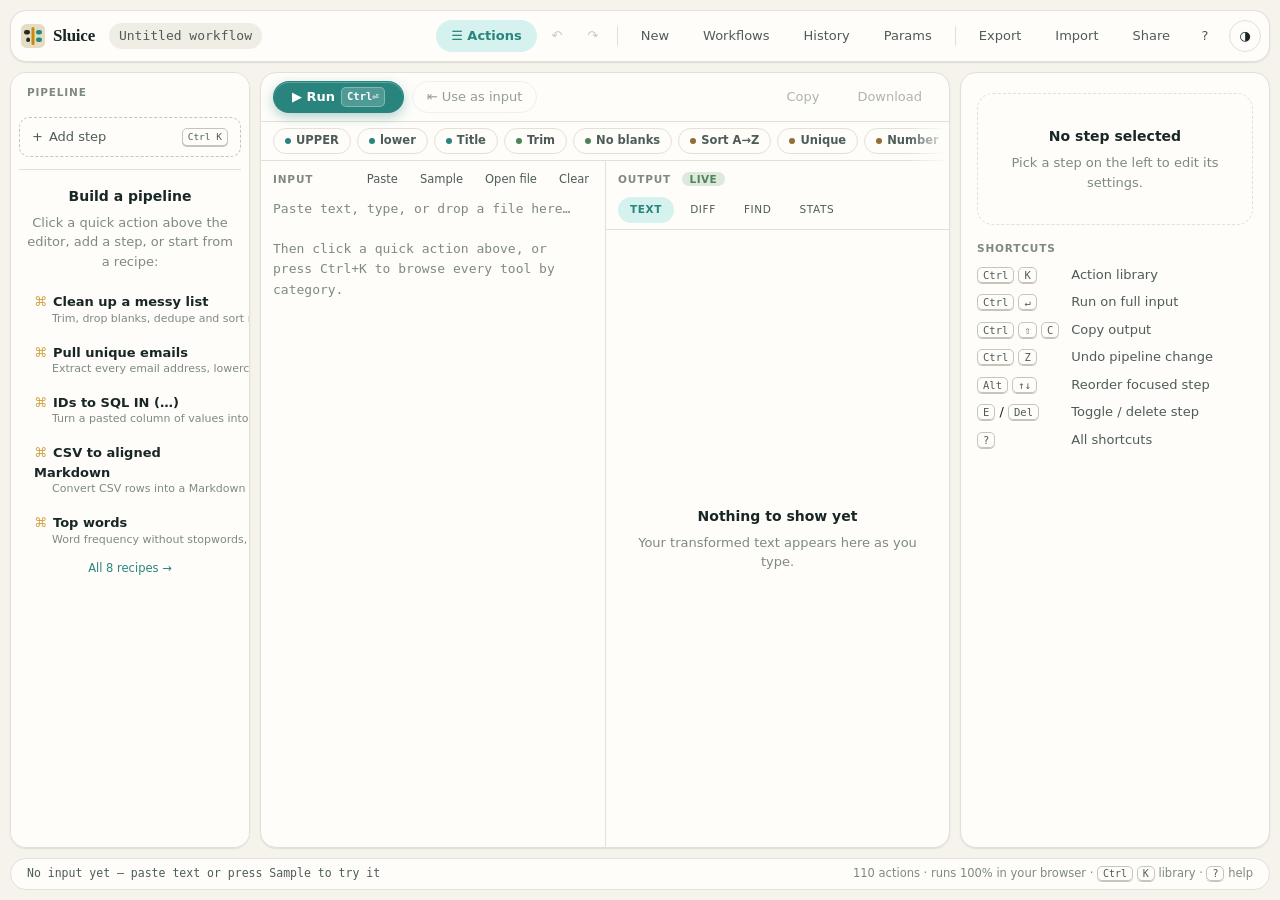
==== commit 5cd14892: "chore: ship pass — theme-aware favicon, a11y landmarks, mobile polish" ====
--- a/index.html
+++ b/index.html
@@ -7,11 +7,12 @@
 <meta name="referrer" content="no-referrer">
 <title>Sluice — local-first text workbench</title>
 <meta name="description" content="Sluice turns text chores into repeatable pipelines: split, clean, extract, convert and analyze text entirely in your browser.">
-<meta name="theme-color" content="#1d2b2a">
+<meta name="theme-color" content="#f6f3ec" media="(prefers-color-scheme: light)">
+<meta name="theme-color" content="#1d2b2a" media="(prefers-color-scheme: dark)">
 <meta name="color-scheme" content="light dark">
 <link rel="icon" href="icons/sluice.svg" type="image/svg+xml">
 <link rel="mask-icon" href="icons/sluice-mask.svg" color="#1d2b2a">
-<link rel="apple-touch-icon" href="icons/sluice.svg">
+<link rel="apple-touch-icon" href="icons/sluice-light.svg">
 <link rel="manifest" href="manifest.webmanifest">
 <link rel="stylesheet" href="styles/tokens.css">
 <link rel="stylesheet" href="styles/base.css">
--- a/styles/layout.css
+++ b/styles/layout.css
@@ -3,7 +3,8 @@
 
 .brand { display: inline-flex; align-items: center; gap: var(--sp-2); color: var(--c-ink); text-decoration: none; font-family: var(--f-display); font-size: 17px; font-weight: 650; letter-spacing: -.015em; padding: 2px 10px 2px 2px; border-radius: var(--r-pill); transition: background var(--t-fast); }
 .brand:hover { background: var(--c-sunken); }
-.brand img { display: block; border-radius: 8px; box-shadow: var(--sh-1); }
+.brand img { display: block; width: 24px; height: 24px; flex: none; }
+.header-spacer { flex: 1; }
 
 .app-header {
   height: 52px;
@@ -79,7 +80,7 @@
   #app { padding: 6px; gap: 6px; }
   .app-header { overflow-x: auto; white-space: nowrap; height: 52px; scrollbar-width: none; -webkit-mask-image: linear-gradient(90deg, #000 88%, transparent); mask-image: linear-gradient(90deg, #000 88%, transparent); padding-right: 40px; }
   .app-header > * { flex-shrink: 0; }
-  .app-header #wf-name, .app-header > span[style*="flex:1"] { display: none; }
+  .app-header #wf-name, .app-header > .header-spacer { display: none; }
   .app-header .mobile-pane-button { display: inline-flex; }
   .app-header .header-sep { display: none; }
   .app-body { grid-template-columns: minmax(0, 1fr); position: relative; }
--- a/styles/v2.css
+++ b/styles/v2.css
@@ -224,6 +224,18 @@
 .toast-action:hover { background: oklch(100% 0 0 / .28); }
 
 #btn-library-actions { height: 32px; }
+
+.share-body { display: flex; flex-direction: column; gap: var(--sp-2); }
+.share-row { display: flex; gap: 6px; }
+.share-row input { flex: 1; min-width: 0; font-family: var(--f-mono); font-size: var(--fs-1) !important; }
+.share-check { display: flex; align-items: center; gap: 8px; font-size: var(--fs-1); cursor: pointer; }
+.share-check input { accent-color: var(--c-verdigris); width: 16px; height: 16px; }
+.share-check input:disabled + * , .share-check:has(input:disabled) { opacity: .55; cursor: not-allowed; }
+.share-note { font-size: var(--fs-1); color: var(--c-ink-3); }
+
+@media (prefers-reduced-motion: reduce) {
+  *, *::before, *::after { animation-duration: 1ms !important; animation-iteration-count: 1 !important; transition-duration: 1ms !important; scroll-behavior: auto !important; }
+}
 .app-header .btn-icon:disabled { opacity: .3; }
 
 @media (max-width: 1100px) {
@@ -249,5 +261,8 @@
   .col-actions #btn-sample { display: none; }
   .col-meta { display: none; }
   .status-hint { display: none; }
+  #status-main { min-width: 0; overflow: hidden; text-overflow: ellipsis; white-space: nowrap; }
+  .step-tools .btn-icon, .quick-chip { min-height: 32px; }
+  .quick-chip { height: 32px; }
 }
 @media (max-width: 1180px) { .status-hint { display: none; } }
